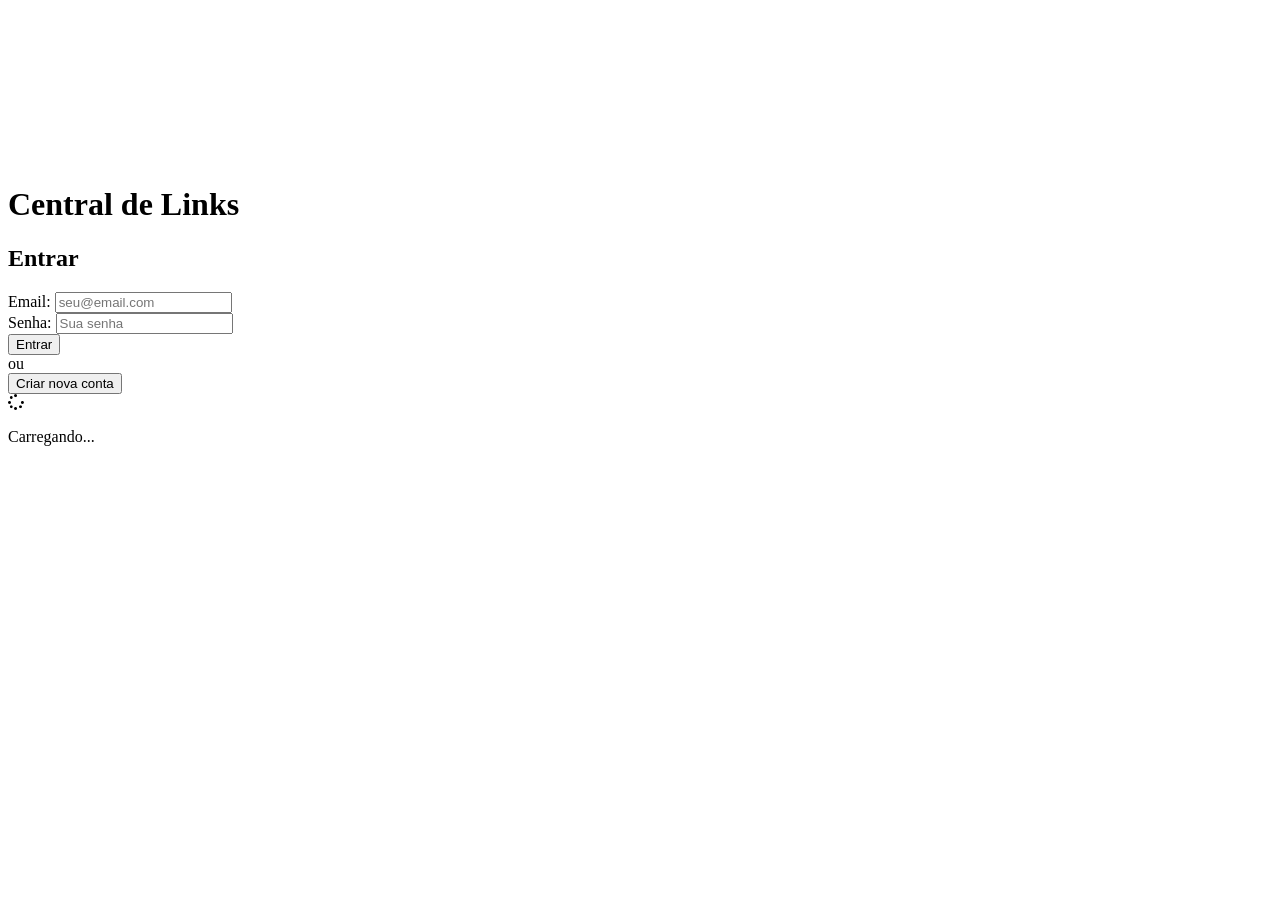
==== login.html @ d37c1799 "Add files via upload" ====
<!DOCTYPE html>
<html lang="pt-BR">
<head>
    <meta charset="UTF-8">
    <meta name="viewport" content="width=device-width, initial-scale=1.0">
    <title>Central de Links - Login</title>
    <link rel="stylesheet" href="assets/css/style.css">
    <link rel="icon" type="image/svg" href="Icon.svg">
    <link href="https://cdnjs.cloudflare.com/ajax/libs/font-awesome/6.0.0/css/all.min.css" rel="stylesheet">
</head>
<body>
    <div class="auth-container">
        <div class="auth-card">
            <div class="auth-header">
                <img src="PNG_Logo_CMP.png" class="auth-logo">
                <h1>Central de Links</h1>
            </div>

            <!-- Login Form -->
            <form id="loginForm" class="auth-form" style="display: block;">
                <h2>Entrar</h2>
                
                <div class="form-group">
                    <label for="loginEmail">Email:</label>
                    <input type="email" id="loginEmail" required placeholder="seu@email.com">
                </div>
                
                <div class="form-group">
                    <label for="loginPassword">Senha:</label>
                    <input type="password" id="loginPassword" required placeholder="Sua senha">
                </div>
                
                <button type="submit" class="btn btn-primary btn-full">Entrar</button>
                
                <div class="auth-divider">ou</div>
                
                <button type="button" class="btn btn-secondary btn-full" id="switchToRegister">
                    Criar nova conta
                </button>
            </form>

            <!-- Register Form -->
            <form id="registerForm" class="auth-form" style="display: none;">
                <h2>Criar Conta</h2>
                
                <div class="form-group">
                    <label for="registerName">Nome:</label>
                    <input type="text" id="registerName" required placeholder="Seu nome">
                </div>
                
                <div class="form-group">
                    <label for="registerEmail">Email:</label>
                    <input type="email" id="registerEmail" required placeholder="seu@email.com">
                </div>
                
                <div class="form-group">
                    <label for="registerPassword">Senha:</label>
                    <input type="password" id="registerPassword" required placeholder="Mínimo 6 caracteres">
                </div>
                
                <div class="form-group">
                    <label for="registerPasswordConfirm">Confirmar Senha:</label>
                    <input type="password" id="registerPasswordConfirm" required placeholder="Confirme sua senha">
                </div>
                
                <button type="submit" class="btn btn-primary btn-full">Criar Conta</button>
                
                <div class="auth-divider">ou</div>
                
                <button type="button" class="btn btn-secondary btn-full" id="switchToLogin">
                    Já tenho conta
                </button>
            </form>

            <div id="authError" class="auth-error" style="display: none;"></div>
        </div>
    </div>

    <!-- Toast Notifications -->
    <div id="toastContainer" class="toast-container"></div>

    <!-- Loading Overlay -->
    <div id="loadingOverlay" class="loading-overlay">
        <div class="loading-spinner">
            <i class="fas fa-spinner fa-spin"></i>
            <p>Carregando...</p>
        </div>
    </div>

    <!-- Firebase SDK -->
    <script type="module" src="assets/js/login-script.js"></script>
</body>
</html>
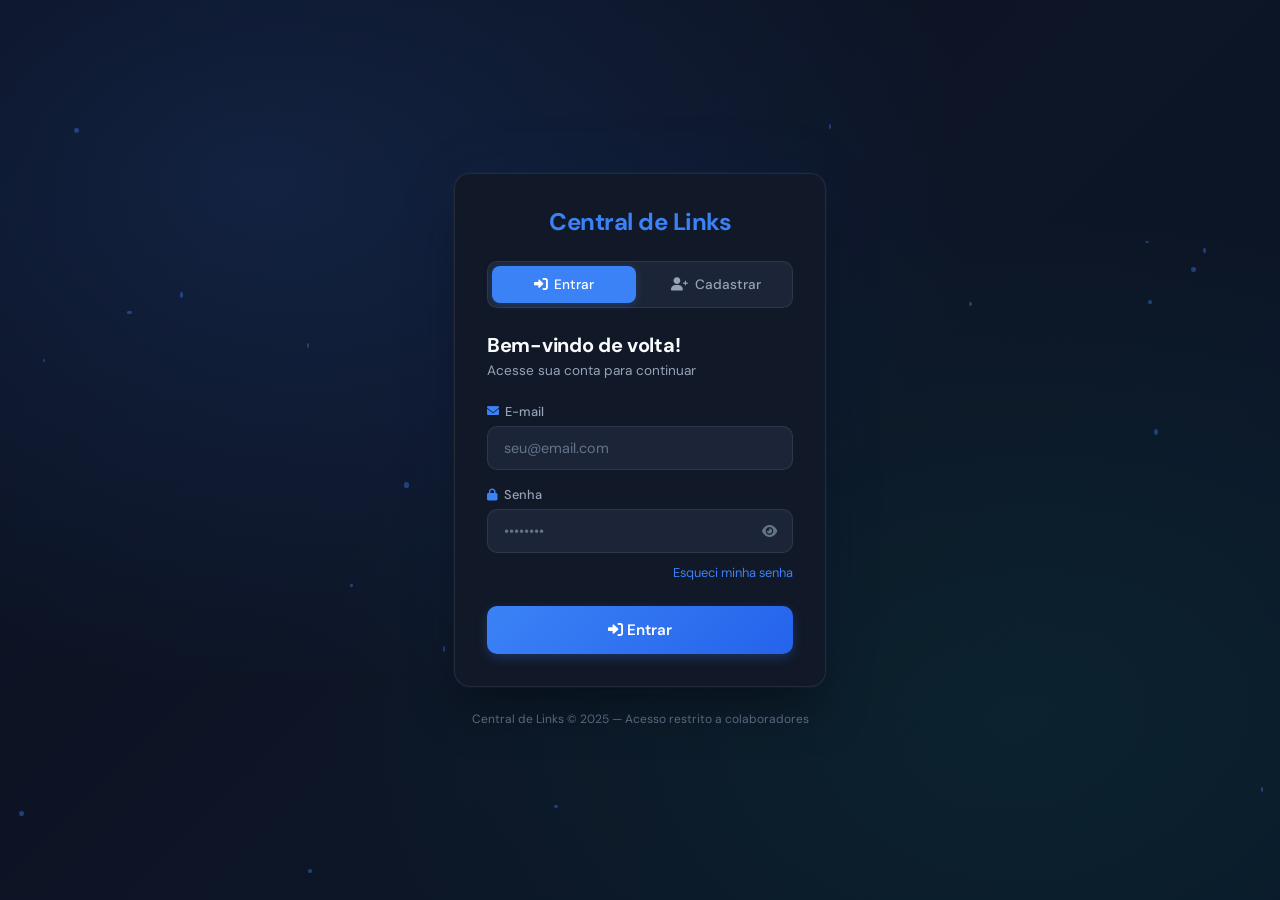
==== commit 0c689ea2: "Add files via upload" ====
--- a/login.html
+++ b/login.html
@@ -3,91 +3,193 @@
 <head>
     <meta charset="UTF-8">
     <meta name="viewport" content="width=device-width, initial-scale=1.0">
-    <title>Central de Links - Login</title>
-    <link rel="stylesheet" href="assets/css/style.css">
+    <title>Central de Links — Entrar</title>
+    <link rel="stylesheet" href="auth.css">
     <link rel="icon" type="image/svg" href="Icon.svg">
     <link href="https://cdnjs.cloudflare.com/ajax/libs/font-awesome/6.0.0/css/all.min.css" rel="stylesheet">
 </head>
 <body>
+    <div class="auth-bg">
+        <div class="auth-particles" id="particles"></div>
+    </div>
+
     <div class="auth-container">
         <div class="auth-card">
-            <div class="auth-header">
-                <img src="PNG_Logo_CMP.png" class="auth-logo">
-                <h1>Central de Links</h1>
+            <!-- Logo -->
+            <div class="auth-logo">
+                <img src="PNG_Logo_CMP.png" alt="Logo CMP" class="auth-logo-img" onerror="this.style.display='none'; document.querySelector('.auth-logo-text').style.display='block'">
+                <span class="auth-logo-text" style="display:none">Central de Links</span>
+            </div>
+
+            <!-- Tabs -->
+            <div class="auth-tabs">
+                <button class="auth-tab active" id="tabLogin" onclick="switchTab('login')">
+                    <i class="fas fa-sign-in-alt"></i> Entrar
+                </button>
+                <button class="auth-tab" id="tabRegister" onclick="switchTab('register')">
+                    <i class="fas fa-user-plus"></i> Cadastrar
+                </button>
             </div>
 
             <!-- Login Form -->
-            <form id="loginForm" class="auth-form" style="display: block;">
-                <h2>Entrar</h2>
-                
-                <div class="form-group">
-                    <label for="loginEmail">Email:</label>
-                    <input type="email" id="loginEmail" required placeholder="seu@email.com">
-                </div>
-                
-                <div class="form-group">
-                    <label for="loginPassword">Senha:</label>
-                    <input type="password" id="loginPassword" required placeholder="Sua senha">
-                </div>
-                
-                <button type="submit" class="btn btn-primary btn-full">Entrar</button>
-                
-                <div class="auth-divider">ou</div>
-                
-                <button type="button" class="btn btn-secondary btn-full" id="switchToRegister">
-                    Criar nova conta
-                </button>
-            </form>
+            <div id="loginPanel" class="auth-panel active">
+                <h2 class="auth-title">Bem-vindo de volta!</h2>
+                <p class="auth-subtitle">Acesse sua conta para continuar</p>
+
+                <form id="loginForm" class="auth-form">
+                    <div class="auth-field">
+                        <label for="loginEmail">
+                            <i class="fas fa-envelope"></i> E-mail
+                        </label>
+                        <input type="email" id="loginEmail" placeholder="seu@email.com" required autocomplete="email">
+                    </div>
+                    <div class="auth-field">
+                        <label for="loginPassword">
+                            <i class="fas fa-lock"></i> Senha
+                        </label>
+                        <div class="input-password-wrapper">
+                            <input type="password" id="loginPassword" placeholder="••••••••" required autocomplete="current-password">
+                            <button type="button" class="toggle-password" onclick="togglePassword('loginPassword', this)">
+                                <i class="fas fa-eye"></i>
+                            </button>
+                        </div>
+                    </div>
+                    <div class="auth-forgot">
+                        <button type="button" class="btn-link" onclick="showForgotPassword()">Esqueci minha senha</button>
+                    </div>
+                    <button type="submit" class="btn-auth" id="loginBtn">
+                        <span class="btn-text"><i class="fas fa-sign-in-alt"></i> Entrar</span>
+                        <span class="btn-loader" style="display:none"><i class="fas fa-spinner fa-spin"></i></span>
+                    </button>
+                    <div id="loginError" class="auth-error" style="display:none"></div>
+                </form>
+            </div>
 
             <!-- Register Form -->
-            <form id="registerForm" class="auth-form" style="display: none;">
-                <h2>Criar Conta</h2>
-                
-                <div class="form-group">
-                    <label for="registerName">Nome:</label>
-                    <input type="text" id="registerName" required placeholder="Seu nome">
-                </div>
-                
-                <div class="form-group">
-                    <label for="registerEmail">Email:</label>
-                    <input type="email" id="registerEmail" required placeholder="seu@email.com">
-                </div>
-                
-                <div class="form-group">
-                    <label for="registerPassword">Senha:</label>
-                    <input type="password" id="registerPassword" required placeholder="Mínimo 6 caracteres">
-                </div>
-                
-                <div class="form-group">
-                    <label for="registerPasswordConfirm">Confirmar Senha:</label>
-                    <input type="password" id="registerPasswordConfirm" required placeholder="Confirme sua senha">
-                </div>
-                
-                <button type="submit" class="btn btn-primary btn-full">Criar Conta</button>
-                
-                <div class="auth-divider">ou</div>
-                
-                <button type="button" class="btn btn-secondary btn-full" id="switchToLogin">
-                    Já tenho conta
+            <div id="registerPanel" class="auth-panel">
+                <h2 class="auth-title">Criar conta</h2>
+                <p class="auth-subtitle">Registre-se para acessar a central</p>
+
+                <form id="registerForm" class="auth-form">
+                    <div class="auth-field">
+                        <label for="registerName">
+                            <i class="fas fa-user"></i> Nome completo
+                        </label>
+                        <input type="text" id="registerName" placeholder="Seu nome" required autocomplete="name">
+                    </div>
+                    <div class="auth-field">
+                        <label for="registerEmail">
+                            <i class="fas fa-envelope"></i> E-mail
+                        </label>
+                        <input type="email" id="registerEmail" placeholder="seu@email.com" required autocomplete="email">
+                    </div>
+                    <div class="auth-field">
+                        <label for="registerPassword">
+                            <i class="fas fa-lock"></i> Senha
+                        </label>
+                        <div class="input-password-wrapper">
+                            <input type="password" id="registerPassword" placeholder="Mínimo 6 caracteres" required minlength="6" autocomplete="new-password">
+                            <button type="button" class="toggle-password" onclick="togglePassword('registerPassword', this)">
+                                <i class="fas fa-eye"></i>
+                            </button>
+                        </div>
+                    </div>
+                    <div class="auth-field">
+                        <label for="registerConfirm">
+                            <i class="fas fa-lock"></i> Confirmar senha
+                        </label>
+                        <div class="input-password-wrapper">
+                            <input type="password" id="registerConfirm" placeholder="Repita a senha" required autocomplete="new-password">
+                            <button type="button" class="toggle-password" onclick="togglePassword('registerConfirm', this)">
+                                <i class="fas fa-eye"></i>
+                            </button>
+                        </div>
+                    </div>
+                    <button type="submit" class="btn-auth" id="registerBtn">
+                        <span class="btn-text"><i class="fas fa-user-plus"></i> Criar conta</span>
+                        <span class="btn-loader" style="display:none"><i class="fas fa-spinner fa-spin"></i></span>
+                    </button>
+                    <div id="registerError" class="auth-error" style="display:none"></div>
+                    <div id="registerSuccess" class="auth-success" style="display:none"></div>
+                </form>
+            </div>
+
+            <!-- Forgot Password -->
+            <div id="forgotPanel" class="auth-panel">
+                <button class="btn-back" onclick="showLoginPanel()">
+                    <i class="fas fa-arrow-left"></i> Voltar
                 </button>
-            </form>
+                <h2 class="auth-title">Recuperar senha</h2>
+                <p class="auth-subtitle">Enviaremos um link para seu e-mail</p>
 
-            <div id="authError" class="auth-error" style="display: none;"></div>
+                <form id="forgotForm" class="auth-form">
+                    <div class="auth-field">
+                        <label for="forgotEmail">
+                            <i class="fas fa-envelope"></i> E-mail
+                        </label>
+                        <input type="email" id="forgotEmail" placeholder="seu@email.com" required>
+                    </div>
+                    <button type="submit" class="btn-auth" id="forgotBtn">
+                        <span class="btn-text"><i class="fas fa-paper-plane"></i> Enviar link</span>
+                        <span class="btn-loader" style="display:none"><i class="fas fa-spinner fa-spin"></i></span>
+                    </button>
+                    <div id="forgotError" class="auth-error" style="display:none"></div>
+                    <div id="forgotSuccess" class="auth-success" style="display:none"></div>
+                </form>
+            </div>
         </div>
+
+        <p class="auth-footer">
+            Central de Links &copy; 2025 — Acesso restrito a colaboradores
+        </p>
     </div>
 
-    <!-- Toast Notifications -->
-    <div id="toastContainer" class="toast-container"></div>
+    <script type="module" src="auth.js"></script>
+    <script>
+        function switchTab(tab) {
+            document.querySelectorAll('.auth-tab').forEach(t => t.classList.remove('active'));
+            document.querySelectorAll('.auth-panel').forEach(p => p.classList.remove('active'));
+            document.getElementById('tab' + (tab === 'login' ? 'Login' : 'Register')).classList.add('active');
+            document.getElementById(tab + 'Panel').classList.add('active');
+        }
 
-    <!-- Loading Overlay -->
-    <div id="loadingOverlay" class="loading-overlay">
-        <div class="loading-spinner">
-            <i class="fas fa-spinner fa-spin"></i>
-            <p>Carregando...</p>
-        </div>
-    </div>
+        function showForgotPassword() {
+            document.querySelectorAll('.auth-tab').forEach(t => t.classList.remove('active'));
+            document.querySelectorAll('.auth-panel').forEach(p => p.classList.remove('active'));
+            document.getElementById('forgotPanel').classList.add('active');
+        }
 
-    <!-- Firebase SDK -->
-    <script type="module" src="assets/js/login-script.js"></script>
+        function showLoginPanel() {
+            switchTab('login');
+        }
+
+        function togglePassword(inputId, btn) {
+            const input = document.getElementById(inputId);
+            const icon = btn.querySelector('i');
+            if (input.type === 'password') {
+                input.type = 'text';
+                icon.className = 'fas fa-eye-slash';
+            } else {
+                input.type = 'password';
+                icon.className = 'fas fa-eye';
+            }
+        }
+
+        // Animated particles
+        const container = document.getElementById('particles');
+        for (let i = 0; i < 20; i++) {
+            const dot = document.createElement('div');
+            dot.className = 'particle';
+            dot.style.cssText = `
+                left: ${Math.random() * 100}%;
+                top: ${Math.random() * 100}%;
+                width: ${Math.random() * 4 + 2}px;
+                height: ${Math.random() * 4 + 2}px;
+                animation-delay: ${Math.random() * 4}s;
+                animation-duration: ${Math.random() * 6 + 4}s;
+            `;
+            container.appendChild(dot);
+        }
+    </script>
 </body>
 </html>
--- a/auth.css
+++ b/auth.css
@@ -0,0 +1,383 @@
+/* ========================
+   AUTH PAGE STYLES
+   ======================== */
+
+@import url('https://fonts.googleapis.com/css2?family=DM+Sans:wght@300;400;500;600;700&family=DM+Mono:wght@400;500&display=swap');
+
+* {
+    margin: 0;
+    padding: 0;
+    box-sizing: border-box;
+}
+
+:root {
+    --primary: #3b82f6;
+    --primary-dark: #2563eb;
+    --primary-glow: rgba(59, 130, 246, 0.25);
+    --success: #10b981;
+    --danger: #ef4444;
+    --bg-deep: #0a0f1e;
+    --bg-card: #111827;
+    --bg-input: #1c2537;
+    --border: rgba(255,255,255,0.08);
+    --border-focus: rgba(59, 130, 246, 0.5);
+    --text: #f8fafc;
+    --text-muted: #94a3b8;
+    --text-dim: #64748b;
+    --radius: 10px;
+    --radius-lg: 16px;
+    --transition: all 0.25s cubic-bezier(0.4, 0, 0.2, 1);
+}
+
+body {
+    font-family: 'DM Sans', sans-serif;
+    background: var(--bg-deep);
+    min-height: 100vh;
+    display: flex;
+    align-items: center;
+    justify-content: center;
+    overflow: hidden;
+    position: relative;
+}
+
+/* Background */
+.auth-bg {
+    position: fixed;
+    inset: 0;
+    z-index: 0;
+    background: 
+        radial-gradient(ellipse at 20% 20%, rgba(59, 130, 246, 0.15) 0%, transparent 50%),
+        radial-gradient(ellipse at 80% 80%, rgba(16, 185, 129, 0.08) 0%, transparent 50%),
+        linear-gradient(135deg, #0a0f1e 0%, #0d1526 50%, #0a1628 100%);
+}
+
+.auth-particles {
+    position: absolute;
+    inset: 0;
+}
+
+.particle {
+    position: absolute;
+    background: rgba(59, 130, 246, 0.4);
+    border-radius: 50%;
+    animation: float linear infinite;
+}
+
+@keyframes float {
+    0% { transform: translateY(100vh) scale(0); opacity: 0; }
+    10% { opacity: 1; }
+    90% { opacity: 1; }
+    100% { transform: translateY(-100px) scale(1); opacity: 0; }
+}
+
+/* Container */
+.auth-container {
+    position: relative;
+    z-index: 1;
+    width: 100%;
+    max-width: 420px;
+    padding: 1.5rem;
+    display: flex;
+    flex-direction: column;
+    align-items: center;
+    gap: 1.5rem;
+}
+
+/* Card */
+.auth-card {
+    width: 100%;
+    background: var(--bg-card);
+    border: 1px solid var(--border);
+    border-radius: var(--radius-lg);
+    padding: 2rem;
+    box-shadow: 
+        0 0 0 1px rgba(59, 130, 246, 0.05),
+        0 25px 50px -12px rgba(0, 0, 0, 0.5),
+        0 0 80px rgba(59, 130, 246, 0.05);
+    animation: cardIn 0.5s cubic-bezier(0.34, 1.56, 0.64, 1) forwards;
+}
+
+@keyframes cardIn {
+    from { opacity: 0; transform: translateY(24px) scale(0.97); }
+    to { opacity: 1; transform: translateY(0) scale(1); }
+}
+
+/* Logo */
+.auth-logo {
+    text-align: center;
+    margin-bottom: 1.5rem;
+}
+
+.auth-logo-img {
+    height: 48px;
+    width: auto;
+    filter: brightness(1.1);
+}
+
+.auth-logo-text {
+    font-size: 1.5rem;
+    font-weight: 700;
+    color: var(--primary);
+    letter-spacing: -0.5px;
+}
+
+/* Tabs */
+.auth-tabs {
+    display: flex;
+    gap: 0.5rem;
+    background: var(--bg-input);
+    border-radius: var(--radius);
+    padding: 0.25rem;
+    margin-bottom: 1.5rem;
+    border: 1px solid var(--border);
+}
+
+.auth-tab {
+    flex: 1;
+    background: none;
+    border: none;
+    color: var(--text-muted);
+    font-family: 'DM Sans', sans-serif;
+    font-size: 0.85rem;
+    font-weight: 500;
+    padding: 0.6rem 1rem;
+    border-radius: calc(var(--radius) - 2px);
+    cursor: pointer;
+    transition: var(--transition);
+    display: flex;
+    align-items: center;
+    justify-content: center;
+    gap: 0.4rem;
+}
+
+.auth-tab:hover {
+    color: var(--text);
+}
+
+.auth-tab.active {
+    background: var(--primary);
+    color: white;
+    box-shadow: 0 2px 8px var(--primary-glow);
+}
+
+/* Panels */
+.auth-panel {
+    display: none;
+}
+
+.auth-panel.active {
+    display: block;
+    animation: panelIn 0.3s ease-out;
+}
+
+@keyframes panelIn {
+    from { opacity: 0; transform: translateX(8px); }
+    to { opacity: 1; transform: translateX(0); }
+}
+
+.auth-title {
+    font-size: 1.25rem;
+    font-weight: 700;
+    color: var(--text);
+    margin-bottom: 0.25rem;
+    letter-spacing: -0.3px;
+}
+
+.auth-subtitle {
+    font-size: 0.85rem;
+    color: var(--text-muted);
+    margin-bottom: 1.5rem;
+}
+
+/* Form */
+.auth-form {
+    display: flex;
+    flex-direction: column;
+    gap: 1rem;
+}
+
+.auth-field {
+    display: flex;
+    flex-direction: column;
+    gap: 0.4rem;
+}
+
+.auth-field label {
+    font-size: 0.8rem;
+    font-weight: 500;
+    color: var(--text-muted);
+    display: flex;
+    align-items: center;
+    gap: 0.4rem;
+}
+
+.auth-field label i {
+    font-size: 0.75rem;
+    color: var(--primary);
+}
+
+.auth-field input {
+    width: 100%;
+    background: var(--bg-input);
+    border: 1px solid var(--border);
+    border-radius: var(--radius);
+    padding: 0.75rem 1rem;
+    color: var(--text);
+    font-family: 'DM Sans', sans-serif;
+    font-size: 0.9rem;
+    transition: var(--transition);
+    outline: none;
+}
+
+.auth-field input:focus {
+    border-color: var(--border-focus);
+    box-shadow: 0 0 0 3px var(--primary-glow);
+}
+
+.auth-field input::placeholder {
+    color: var(--text-dim);
+}
+
+.input-password-wrapper {
+    position: relative;
+}
+
+.input-password-wrapper input {
+    padding-right: 2.75rem;
+}
+
+.toggle-password {
+    position: absolute;
+    right: 0.75rem;
+    top: 50%;
+    transform: translateY(-50%);
+    background: none;
+    border: none;
+    color: var(--text-dim);
+    cursor: pointer;
+    padding: 0.25rem;
+    transition: var(--transition);
+    font-size: 0.85rem;
+}
+
+.toggle-password:hover {
+    color: var(--text-muted);
+}
+
+.auth-forgot {
+    text-align: right;
+    margin-top: -0.5rem;
+}
+
+.btn-link {
+    background: none;
+    border: none;
+    color: var(--primary);
+    font-family: 'DM Sans', sans-serif;
+    font-size: 0.8rem;
+    cursor: pointer;
+    text-decoration: none;
+    transition: var(--transition);
+}
+
+.btn-link:hover {
+    color: var(--primary-dark);
+    text-decoration: underline;
+}
+
+/* Auth Button */
+.btn-auth {
+    width: 100%;
+    background: linear-gradient(135deg, var(--primary), var(--primary-dark));
+    border: none;
+    border-radius: var(--radius);
+    padding: 0.85rem 1.5rem;
+    color: white;
+    font-family: 'DM Sans', sans-serif;
+    font-size: 0.95rem;
+    font-weight: 600;
+    cursor: pointer;
+    transition: var(--transition);
+    display: flex;
+    align-items: center;
+    justify-content: center;
+    gap: 0.5rem;
+    margin-top: 0.5rem;
+    box-shadow: 0 4px 12px var(--primary-glow);
+}
+
+.btn-auth:hover {
+    transform: translateY(-1px);
+    box-shadow: 0 8px 20px var(--primary-glow);
+}
+
+.btn-auth:active {
+    transform: translateY(0);
+}
+
+.btn-auth:disabled {
+    opacity: 0.6;
+    cursor: not-allowed;
+    transform: none;
+}
+
+/* Error / Success */
+.auth-error,
+.auth-success {
+    font-size: 0.82rem;
+    padding: 0.65rem 0.875rem;
+    border-radius: var(--radius);
+    display: flex;
+    align-items: center;
+    gap: 0.5rem;
+    animation: panelIn 0.25s ease-out;
+}
+
+.auth-error {
+    background: rgba(239, 68, 68, 0.1);
+    border: 1px solid rgba(239, 68, 68, 0.25);
+    color: #fca5a5;
+}
+
+.auth-success {
+    background: rgba(16, 185, 129, 0.1);
+    border: 1px solid rgba(16, 185, 129, 0.25);
+    color: #6ee7b7;
+}
+
+/* Back button */
+.btn-back {
+    background: none;
+    border: none;
+    color: var(--text-muted);
+    font-family: 'DM Sans', sans-serif;
+    font-size: 0.82rem;
+    cursor: pointer;
+    display: flex;
+    align-items: center;
+    gap: 0.35rem;
+    margin-bottom: 1rem;
+    transition: var(--transition);
+    padding: 0;
+}
+
+.btn-back:hover {
+    color: var(--text);
+}
+
+/* Footer */
+.auth-footer {
+    font-size: 0.75rem;
+    color: var(--text-dim);
+    text-align: center;
+}
+
+/* Responsive */
+@media (max-width: 480px) {
+    .auth-container {
+        padding: 1rem;
+    }
+    .auth-card {
+        padding: 1.5rem;
+    }
+}
